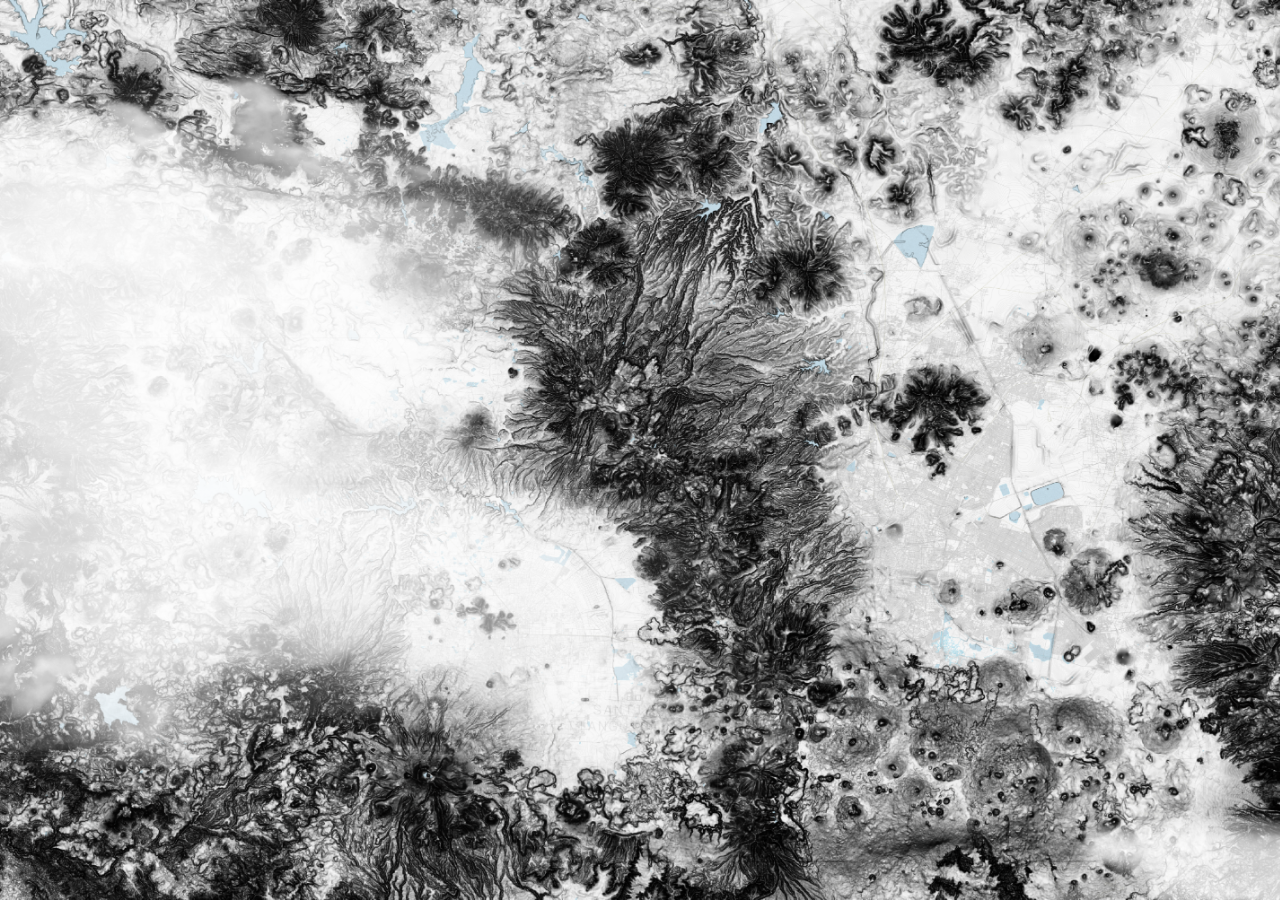
==== narrativa_airecdmx.html @ 2306a0bd "initial commit" ====
<!DOCTYPE html>
<html lang="es">
<head>
    <meta charset="UTF-8">
    <meta name="description" content="Narrativa visual del pronóstico de calidad del aire en la ciudad de méxico">
    <meta name="keywords", content="cdmx, contaminación, pronóstico, conacyt"
    <meta name="author" content="pradel">
    <title>Pronosticar la calidad del aire en el Valle de México</title>

    <style>
        body {
            margin:0;
            font-family: "Avenir LT Std 55 Roman";
            font-size: 15px;
            background-image: url("/assets/background.png");
            background-postition: center center;
            background-repeat: no-repeat;
            background-attachment: fixed;
            background-size: cover;
        }
    </style>
</head>
<body>

</body>
</html>
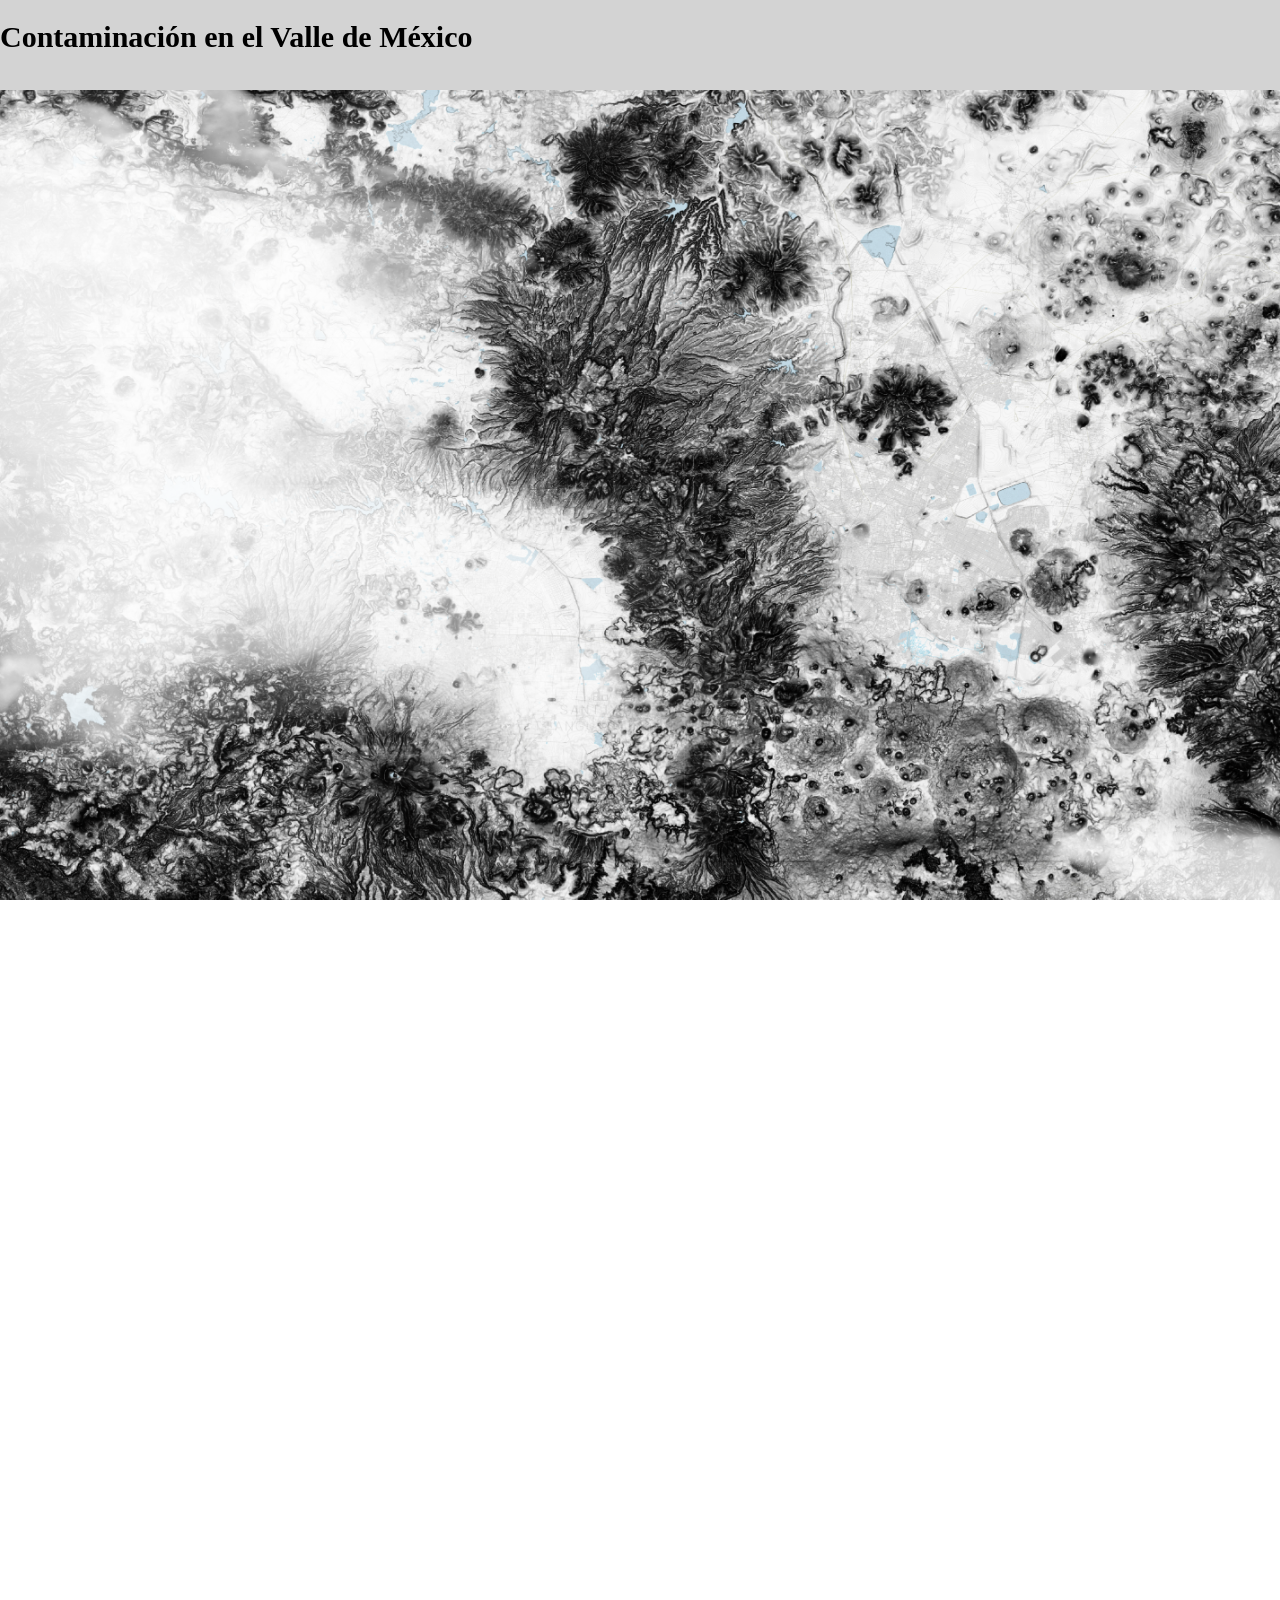
==== commit 979782db: "errores de dedo" ====
--- a/narrativa_airecdmx.html
+++ b/narrativa_airecdmx.html
@@ -3,24 +3,82 @@
 <head>
     <meta charset="UTF-8">
     <meta name="description" content="Narrativa visual del pronóstico de calidad del aire en la ciudad de méxico">
-    <meta name="keywords", content="cdmx, contaminación, pronóstico, conacyt"
+    <meta name="keywords" content="cdmx, contaminación, pronóstico, conacyt">
     <meta name="author" content="pradel">
     <title>Pronosticar la calidad del aire en el Valle de México</title>
 
     <style>
         body {
             margin:0;
-            font-family: "Avenir LT Std 55 Roman";
+            font-family: "Avenir Light";
             font-size: 15px;
             background-image: url("/assets/background.png");
-            background-postition: center center;
+            background-position: center center;
             background-repeat: no-repeat;
             background-attachment: fixed;
             background-size: cover;
         }
     </style>
+
+    <link rel="stylesheet" href="/narrativa.css">
+
+    <title>Pronosticando la calidad del aire en el Valle de México</title>
 </head>
 <body>
+    <!--Definir diapositivas -->
+    <div id="movie" data-movie data-trigger_position="0.7">
+        <div id="movie_1" data-parse="#text_1, #show_c1, #hide_not_c1"></div>
+        <div id="movie_2" data-parse="#text_2, #show_c2, #hide_not_c2"></div>
+        <div id="movie_3" data-parse="#text_3, #show_c3, #hide_not_c3"></div>
+        <div id="movie_4" data-parse="#text_4, #show_c4, #hide_not_c4"></div>
+    </div>
+
+    <!--Definir los textos-->
+    <a id="text_1" data-control_element="#caption" data-element_text="La calidad del aire en el Valle de México es una
+                                                                      constante preocupación para la salud pública para
+                                                                      los habitantes y un reto para las autoridades. En
+                                                                      1992, fue declarada como la ciudad con el aire más
+                                                                      contaminado del planeta. Desde entonces, la
+                                                                      contaminación ha disminuido gradualmente, pero las
+                                                                      amenazas inminentes a la salud pública continúan
+                                                                      existiendo.
+                                                                      La Zona Metropolitana del Valle de México es una de
+                                                                      las urbes más grandes del planeta. En ella viven
+                                                                      cerca de 21 millón de personas, a 2,240 metros sobre
+                                                                      el nivel del mar, en una cuenca rodeada de sierras
+                                                                      y volcanes que alcanzan los 5,400 metros, en el
+                                                                      oriente (Popocatépetl e Iztaccíhuatl), sur y
+                                                                      poniente (Sierra de Ajusco-Chichinauhtzin)."></a>
+    <a id="text_2" data-control_element="#caption" data-element_text="Esta geografía particular actúa directamente como
+                                                                      una barrera para la liberación y circulación de los
+                                                                      vientos y la dispersión de los contaminantes. Se
+                                                                      calcula que en la Zona Metroolitana del Valle de
+                                                                      México, la población esta expuesta a un promedio
+                                                                      diario de 63μg/m3 de PM10, las cuales son partículas
+                                                                      sólidas menores a 10 picómetros en la forma de ceniza,
+                                                                      hollín, cemento o polen."></a>
+    <a id="text_3" data-control_element="#caption" data-element_text="La exposición a partículas menores a 2.5 picómetros,
+                                                                      PM2.5, incluso a niveles por debajo de las normas
+                                                                      internacionales y nacionales, se asocian con un
+                                                                      incremento en la incidencia de asma, severidad en el
+                                                                      deterioro de la función pulmonar, así como mayor
+                                                                      gravedad en la presentación de las enfermedades
+                                                                      respiratorias de niños y adolescentes (Romero et al.,
+                                                                      2006; Querol, 2008)."></a>
+    <a id="text_4" data-control_element="#caption" data-element_text="En la zona sur de la ciudad se puede llegar hasta
+                                                                      45μg/m3 de ozono, el cual es un contaminante que
+                                                                      se forma por reacciones fotoquímicas con contaminantes
+                                                                      primarios como los Óxidos de Nitrógeno (NOX) y los
+                                                                      componentes orgánicos volátiles. Estudios han
+                                                                      mostrado que los bajos niveles de oxígeno a grandes
+                                                                      altitudes disminuyen la eficiencia de los combustibles
+                                                                      fósiles."></a>
+
+    <!--Encabezado-->
+    <div id="top"><h1>Contaminación en el Valle de México</h1></div>
+
+
+
 
 </body>
 </html>
--- a/narrativa.css
+++ b/narrativa.css
@@ -0,0 +1,42 @@
+#movie > div { 
+	position: relative;
+	height: 80vh;
+	width: 0px;
+}
+
+#caption {
+    position: fixed;
+    top: 30%;
+    left: 0;
+    height: 70%;
+    width: 40%;
+    font-size: 2em;
+    padding: 5%;
+    text-align: left;
+}
+
+#fixed {
+    position: fixed;
+    top: 0;
+    left: 50%;
+    height: 100%;
+    width: 50%;
+}
+
+#fixed>div{
+    margin-top: 10%;
+    position :fixed;
+display:none;
+}
+
+
+#top {
+	position: fixed;
+	top: 0;
+	left: 0;
+	height: 10%;
+	width: 100%;
+	background-color:lightgray;
+}
+
+
